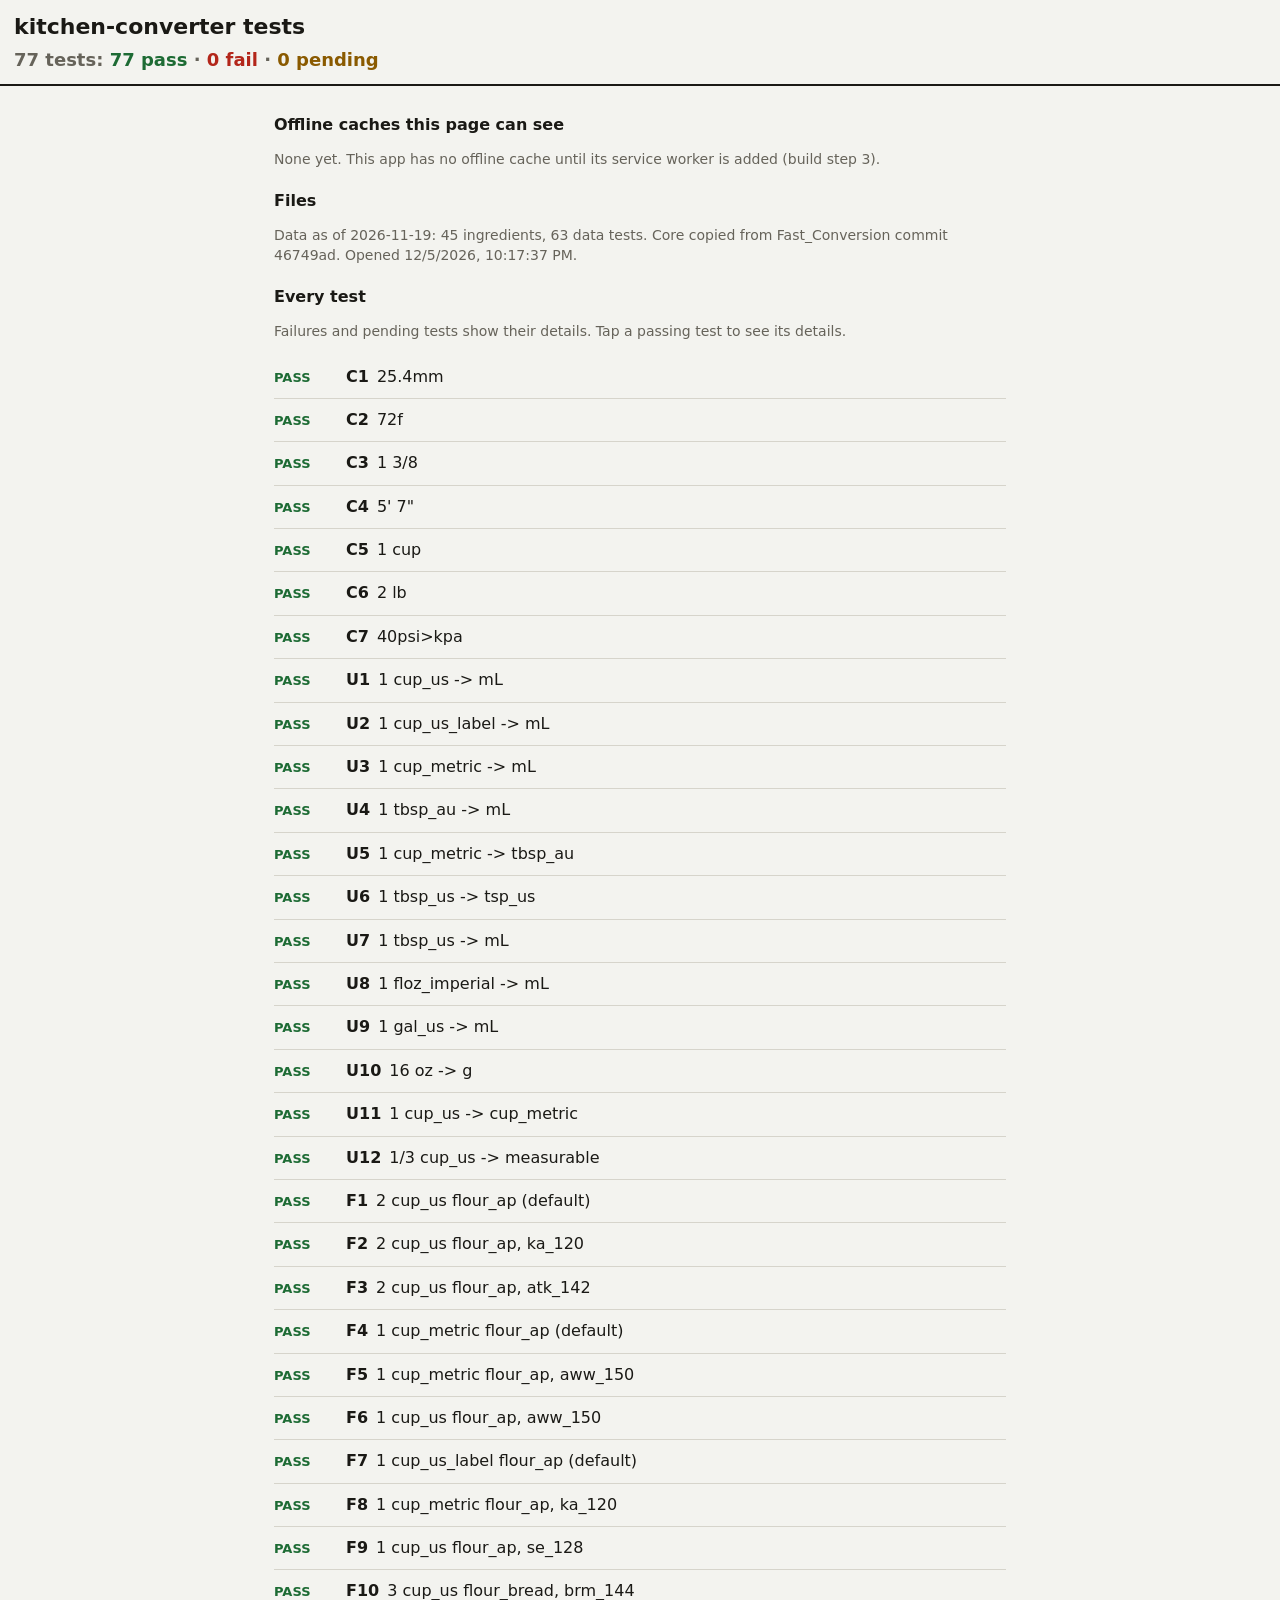
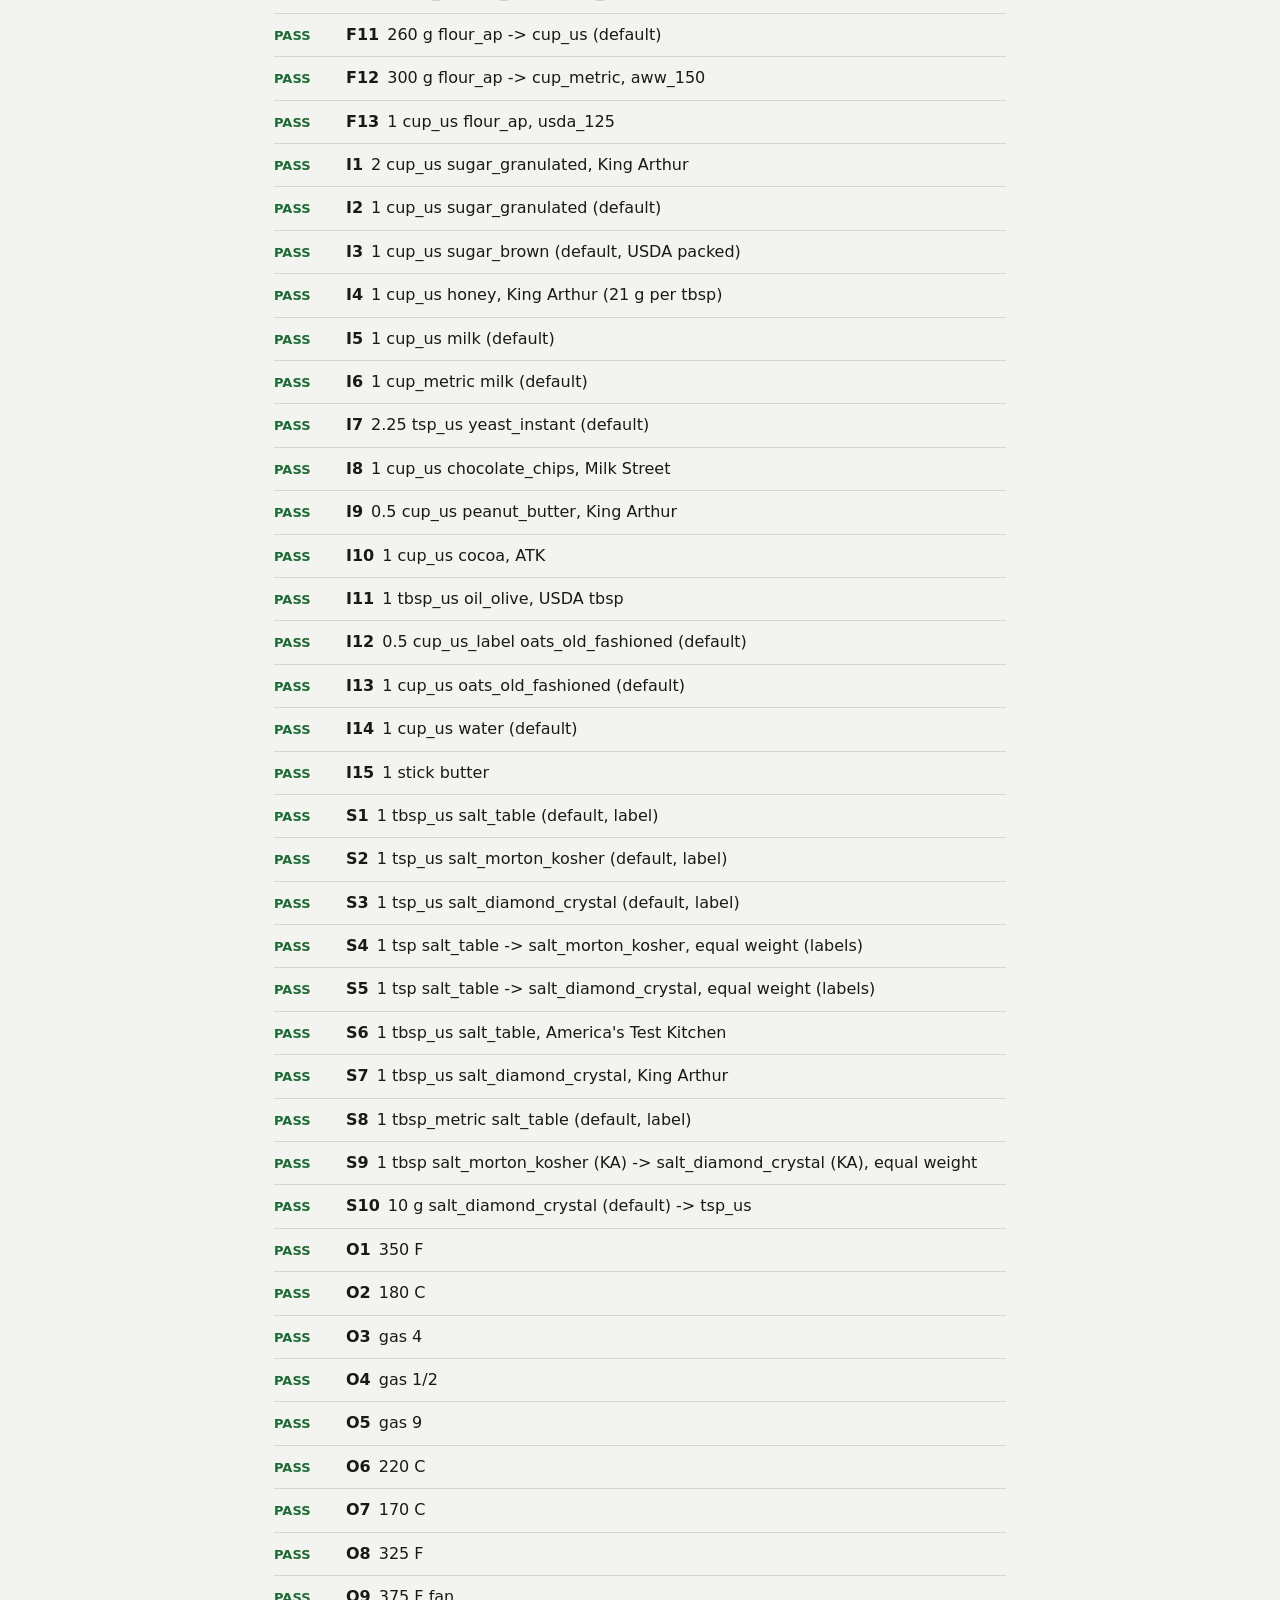
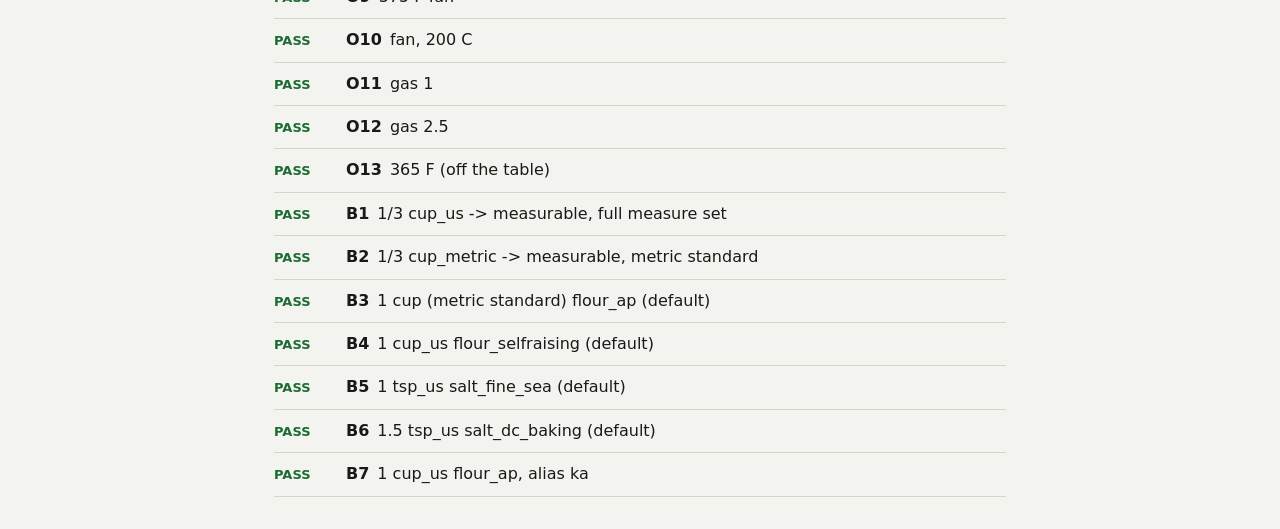
==== tests.html @ 109579ea "Add files via upload" ====
<!DOCTYPE html>
<html lang="en">
<head>
<meta charset="utf-8">
<meta name="viewport" content="width=device-width, initial-scale=1, viewport-fit=cover">
<title>kitchen-converter tests</title>
<style>
  :root { --paper: #f3f3ef; --ink: #1a1915; --mute: #66635a; --rule: #d6d4cb; --pass: #1d6b34; --fail: #b3261a; --pend: #8a5a00; }
  @media (prefers-color-scheme: dark) { :root { --paper: #181714; --ink: #ece9df; --mute: #a39e90; --rule: #37352e; --pass: #6fd08c; --fail: #ff7a66; --pend: #f2c92e; } }
  * { box-sizing: border-box; }
  body { margin: 0; padding: env(safe-area-inset-top) 0 env(safe-area-inset-bottom); background: var(--paper); color: var(--ink);
    font: 16px/1.4 -apple-system, system-ui, "Segoe UI", Roboto, sans-serif; }
  header { position: sticky; top: 0; z-index: 1; padding: 12px 14px; background: var(--paper); border-bottom: 2px solid var(--ink); }
  h1 { margin: 0; font-size: 22px; }
  #sum { margin: 4px 0 0; font-size: 18px; font-weight: 600; }
  .pass { color: var(--pass); } .fail { color: var(--fail); } .pend { color: var(--pend); }
  main { padding: 8px 14px 32px; max-width: 760px; margin: 0 auto; }
  h2 { margin: 20px 0 6px; font-size: 16px; }
  p, li { color: var(--mute); font-size: 14px; }
  ul { padding-left: 20px; margin: 4px 0; }
  .t { padding: 10px 0; border-bottom: 1px solid var(--rule); }
  .t .top { display: flex; gap: 8px; align-items: baseline; }
  .t .st { flex: none; width: 64px; font-weight: 700; font-size: 13px; }
  .t .id { flex: none; font-weight: 600; }
  .t .in { font-weight: 500; }
  .t dl { display: grid; grid-template-columns: 64px minmax(0, 1fr); gap: 2px 8px; margin: 6px 0 0; font-size: 14px; }
  .t dt { color: var(--mute); }
  .t dd { margin: 0; overflow-wrap: anywhere; }
  code { font: 13px/1.35 ui-monospace, "SF Mono", Menlo, Consolas, monospace; }
  .t.ok dl { display: none; }
  .t.ok.open dl { display: grid; }
  .t.ok { cursor: pointer; }
  #err { color: var(--fail); font-weight: 600; }
</style>
</head>
<body>
<header>
  <h1>kitchen-converter tests</h1>
  <p id="sum">Running…</p>
</header>
<main>
  <p id="err"></p>
  <section id="pendingBox" hidden><h2>Pending</h2><ul id="pending"></ul></section>
  <h2>Offline caches this page can see</h2>
  <p id="caches">Checking…</p>
  <h2>Files</h2>
  <p id="about"></p>
  <h2>Every test</h2>
  <p>Failures and pending tests show their details. Tap a passing test to see its details.</p>
  <div id="list"></div>
</main>

<script src="core.js"></script>
<script src="oven.js"></script>
<script src="kitchen.js"></script>
<script src="tests.js"></script>
<script>
(function () {
  var $ = function (id) { return document.getElementById(id); };
  var esc = function (s) { return String(s).replace(/[&<>"]/g, function (c) { return { '&': '&amp;', '<': '&lt;', '>': '&gt;', '"': '&quot;' }[c]; }); };

  // T08 phone test 4: if a cache named convert-… shows here, the two apps share caches.
  if ('caches' in window) {
    caches.keys().then(function (k) {
      $('caches').textContent = k.length ? k.join(', ') : 'None yet. This app has no offline cache until its service worker is added (build step 3).';
    }, function (e) { $('caches').textContent = 'Could not read caches: ' + e.message; });
  } else {
    $('caches').textContent = 'This browser does not offer caches here (it needs an https address).';
  }

  fetch('conversion-data.json', { cache: 'no-store' }).then(function (r) {
    if (!r.ok) throw new Error('conversion-data.json: HTTP ' + r.status);
    return r.json();
  }).then(function (data) {
    var env = { UC: UC, Oven: Oven, K: Kitchen.create(data) };
    var results = KCTests.run(env), n = KCTests.count(results);
    $('sum').innerHTML = results.length + ' tests: <span class="pass">' + n.PASS + ' pass</span> · <span class="fail">' + n.FAIL +
      ' fail</span> · <span class="pend">' + n.PENDING + ' pending</span>';
    $('about').textContent = 'Data as of ' + data.as_of + ': ' + data.ingredients.length + ' ingredients, ' +
      data.known_answer_tests.length + ' data tests. Core copied from Fast_Conversion commit 46749ad. Opened ' + new Date().toLocaleString() + '.';

    var pend = results.filter(function (r) { return r.status === 'PENDING'; });
    if (pend.length) {
      $('pendingBox').hidden = false;
      $('pending').innerHTML = pend.map(function (r) { return '<li><b>' + esc(r.id) + '</b> ' + esc(r.input) + ': ' + esc(r.reason) + '</li>'; }).join('');
    }

    var order = { FAIL: 0, PENDING: 1, PASS: 2 };
    results.sort(function (a, b) { return order[a.status] - order[b.status]; });
    $('list').innerHTML = results.map(function (r) {
      var cls = r.status === 'PASS' ? 'pass' : r.status === 'FAIL' ? 'fail' : 'pend';
      return '<div class="t' + (r.status === 'PASS' ? ' ok' : '') + '">' +
        '<div class="top"><span class="st ' + cls + '">' + r.status + '</span><span class="id">' + esc(r.id) + '</span><span class="in">' + esc(r.input) + '</span></div>' +
        '<dl><dt>Expected</dt><dd>' + esc(r.expect) + '</dd><dt>Got</dt><dd>' + esc(r.got || '') + '</dd>' +
        '<dt>Call</dt><dd><code>' + esc(r.call) + '</code></dd><dt>Source</dt><dd>' + esc(r.source) + '</dd>' +
        (r.note ? '<dt>Note</dt><dd>' + esc(r.note) + '</dd>' : '') +
        (r.reason ? '<dt>Waits on</dt><dd>' + esc(r.reason) + '</dd>' : '') + '</dl></div>';
    }).join('');
    $('list').addEventListener('click', function (e) { var t = e.target.closest('.t.ok'); if (t) t.classList.toggle('open'); });
  }).catch(function (e) {
    $('sum').textContent = 'Tests did not run';
    $('err').textContent = e.message + '. Open this page from its web address (GitHub Pages), not as a file.';
  });
})();
</script>
</body>
</html>
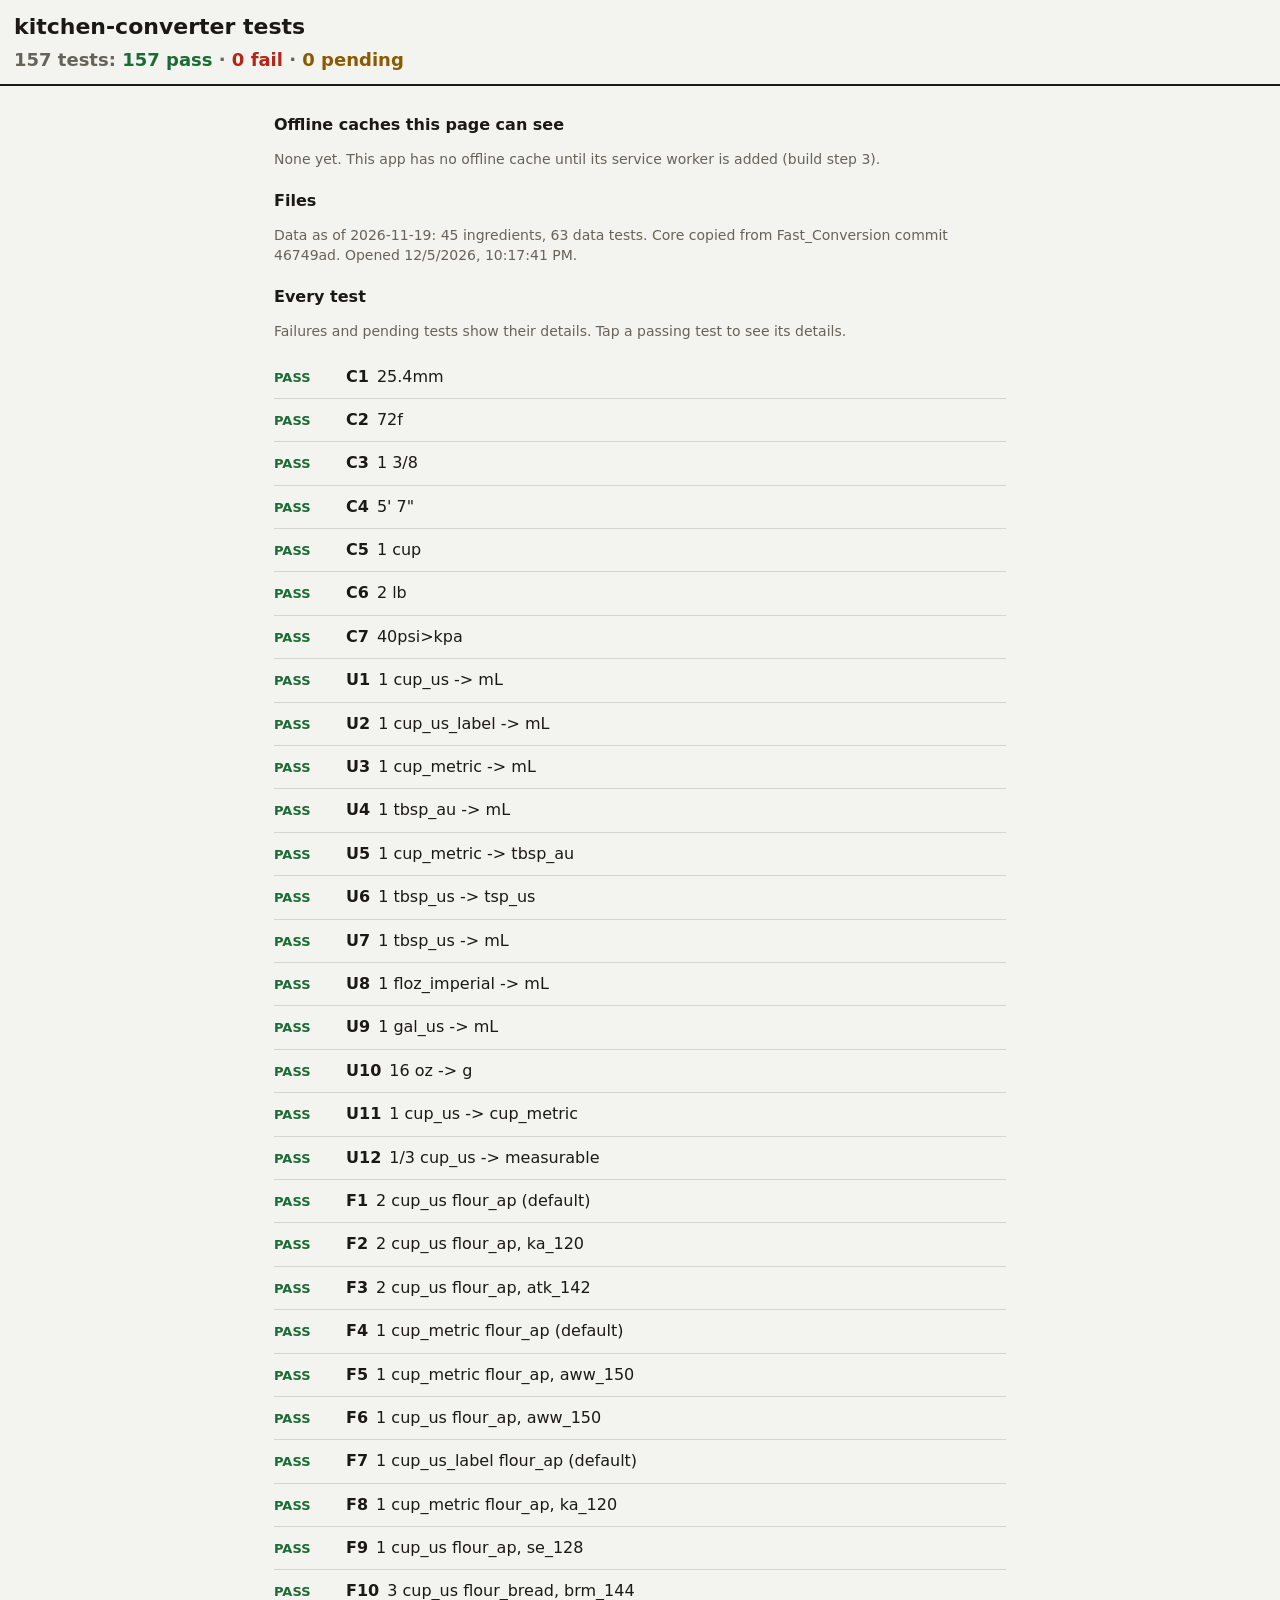
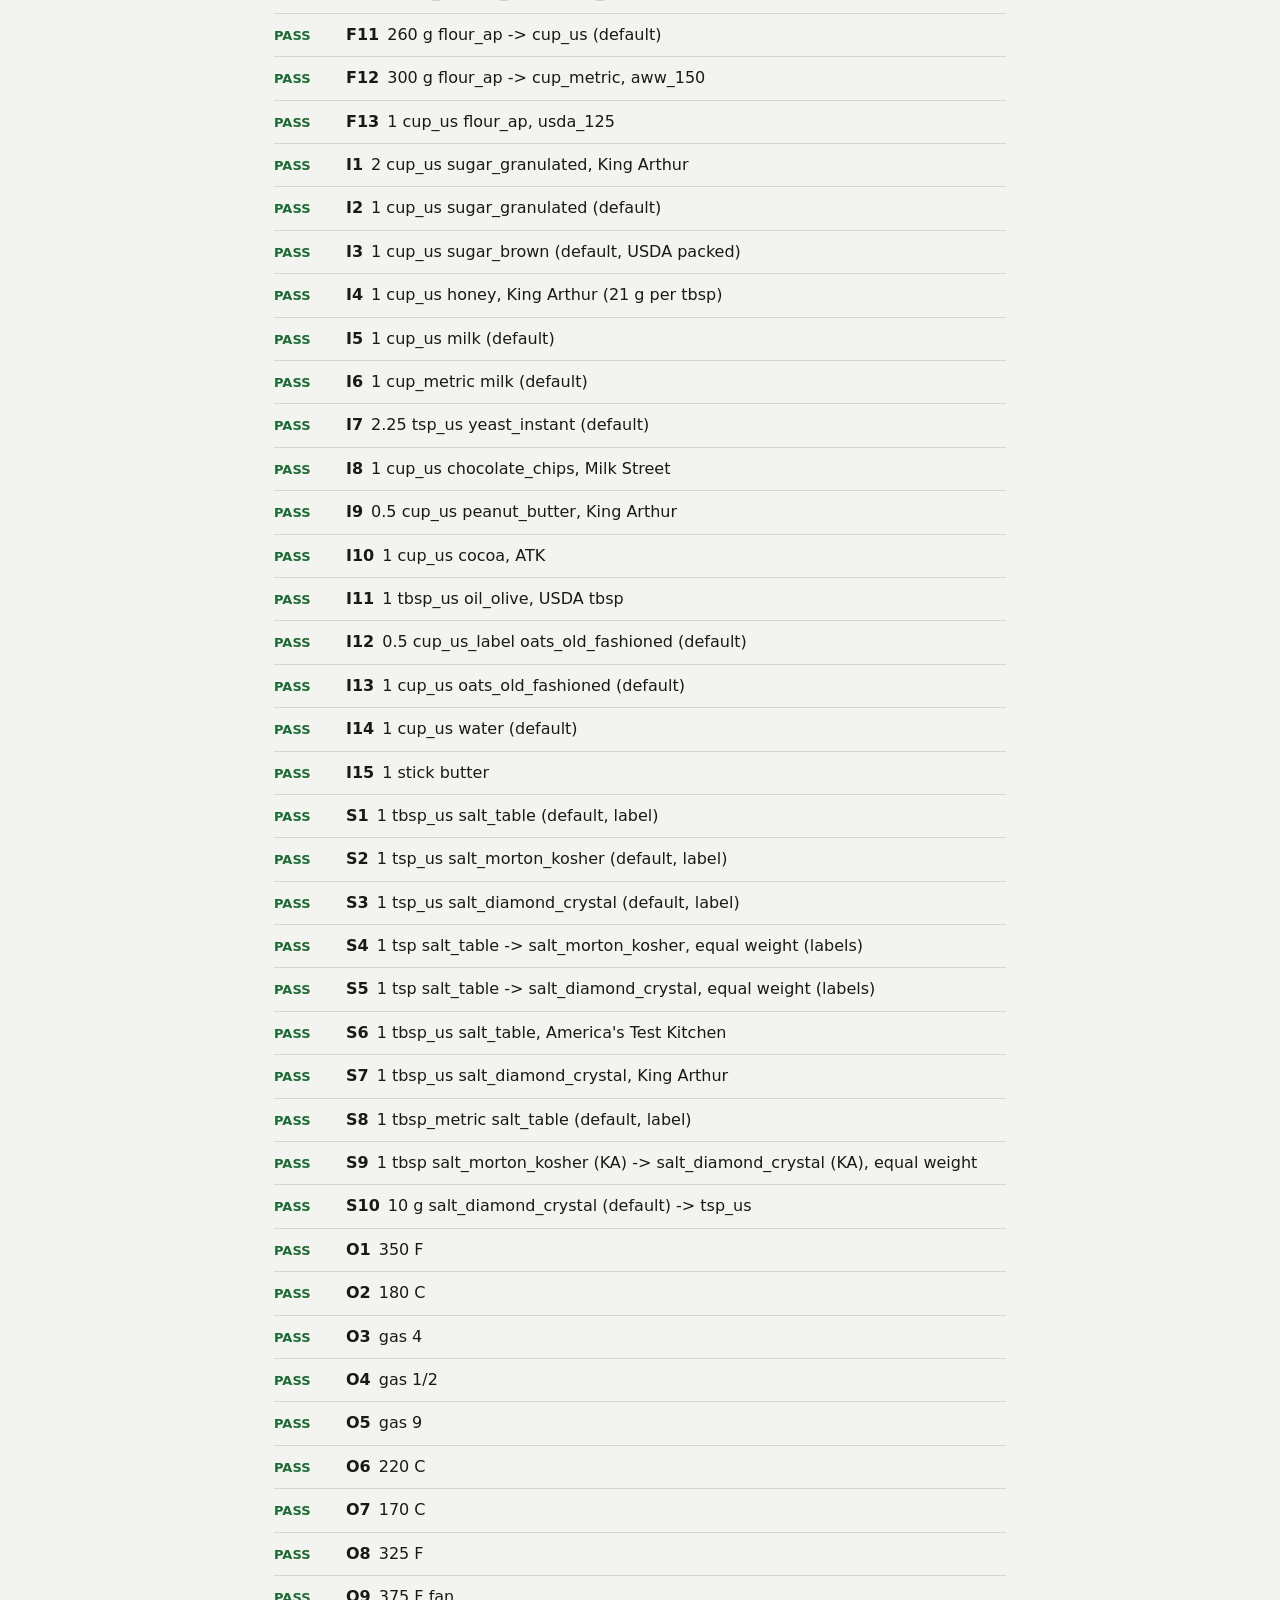
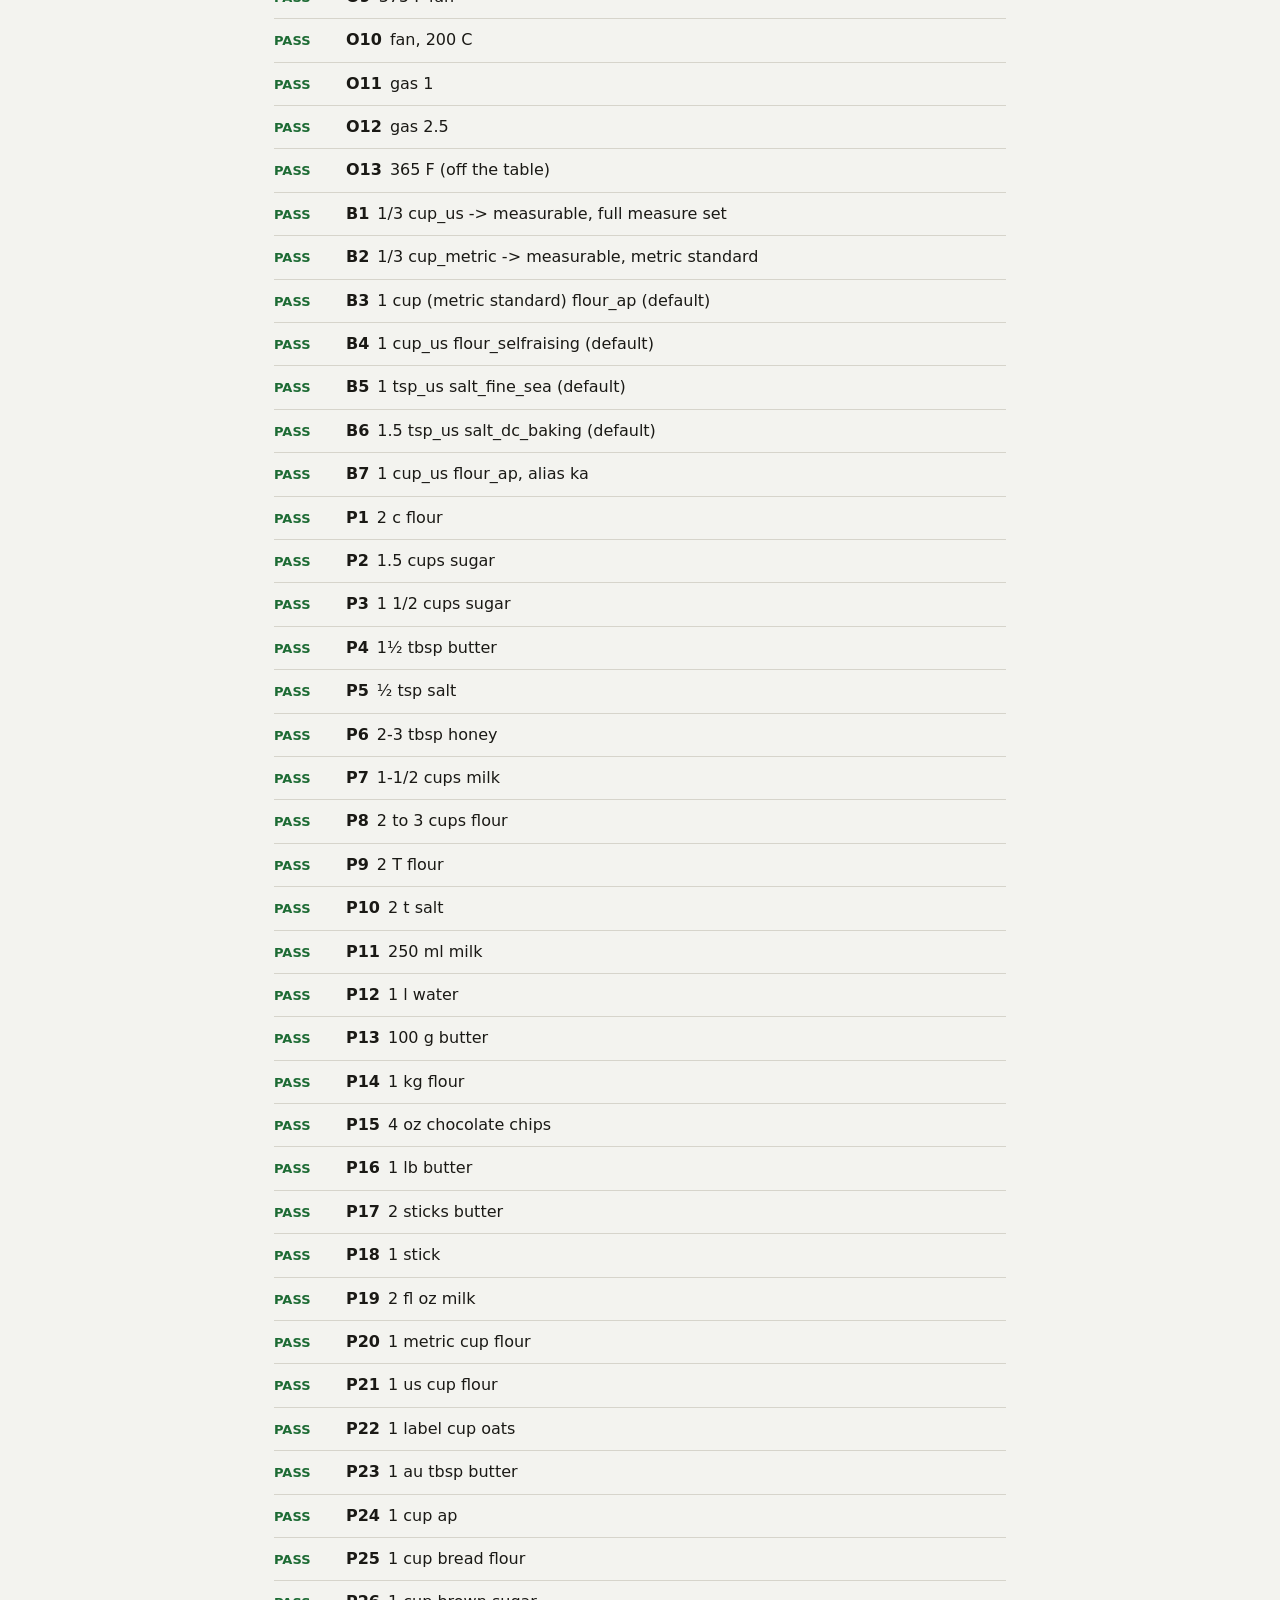
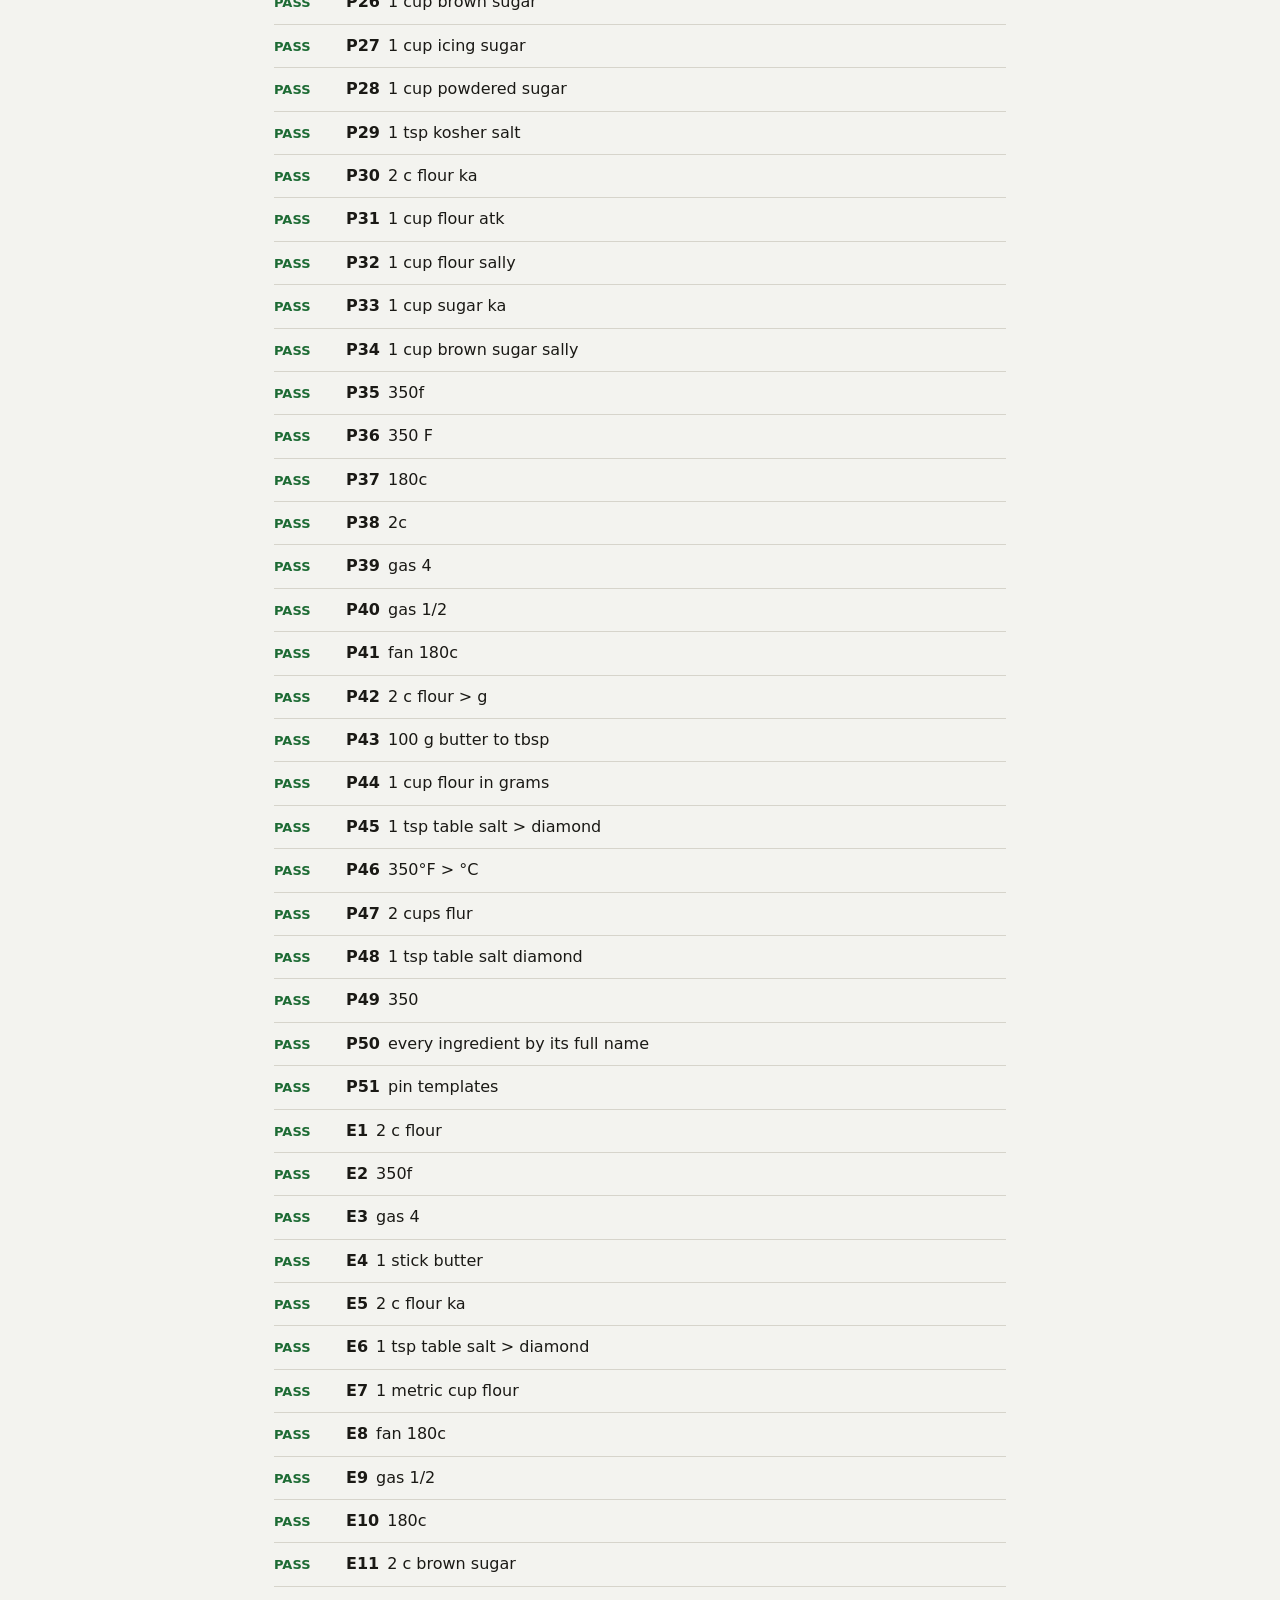
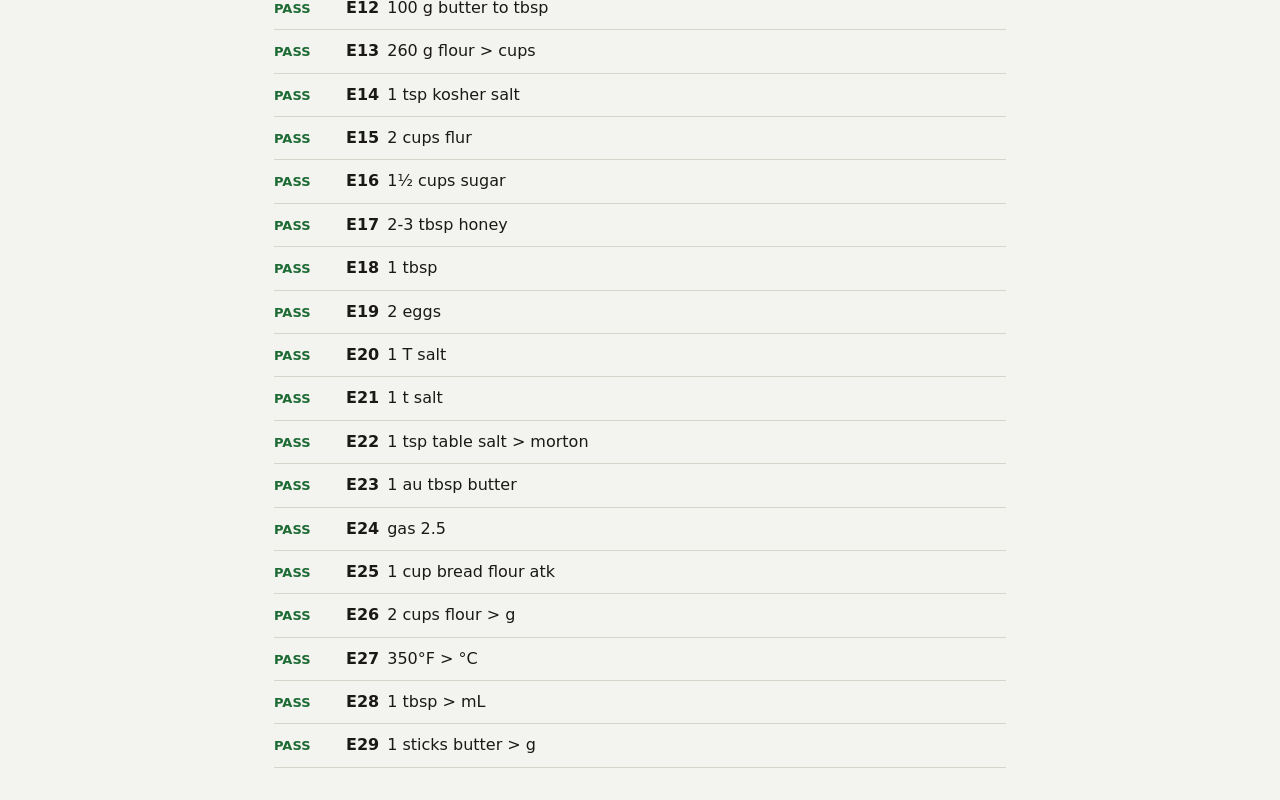
==== commit 8b4afa73: "B02: parser words and first screen with pinned rows - parse.js: reads quantities (2, 1.5, 1 1/2, 1½," ====
--- a/tests.html
+++ b/tests.html
@@ -4,6 +4,7 @@
 <meta charset="utf-8">
 <meta name="viewport" content="width=device-width, initial-scale=1, viewport-fit=cover">
 <title>kitchen-converter tests</title>
+<link rel="icon" href="data:,">
 <style>
   :root { --paper: #f3f3ef; --ink: #1a1915; --mute: #66635a; --rule: #d6d4cb; --pass: #1d6b34; --fail: #b3261a; --pend: #8a5a00; }
   @media (prefers-color-scheme: dark) { :root { --paper: #181714; --ink: #ece9df; --mute: #a39e90; --rule: #37352e; --pass: #6fd08c; --fail: #ff7a66; --pend: #f2c92e; } }
@@ -53,6 +54,8 @@
 <script src="core.js"></script>
 <script src="oven.js"></script>
 <script src="kitchen.js"></script>
+<script src="parse.js"></script>
+<script src="answer.js"></script>
 <script src="tests.js"></script>
 <script>
 (function () {
@@ -73,6 +76,7 @@
     return r.json();
   }).then(function (data) {
     var env = { UC: UC, Oven: Oven, K: Kitchen.create(data) };
+    env.P = KParse.create(env.K); env.A = KAnswer.create(env.K, Oven, env.P);
     var results = KCTests.run(env), n = KCTests.count(results);
     $('sum').innerHTML = results.length + ' tests: <span class="pass">' + n.PASS + ' pass</span> · <span class="fail">' + n.FAIL +
       ' fail</span> · <span class="pend">' + n.PENDING + ' pending</span>';
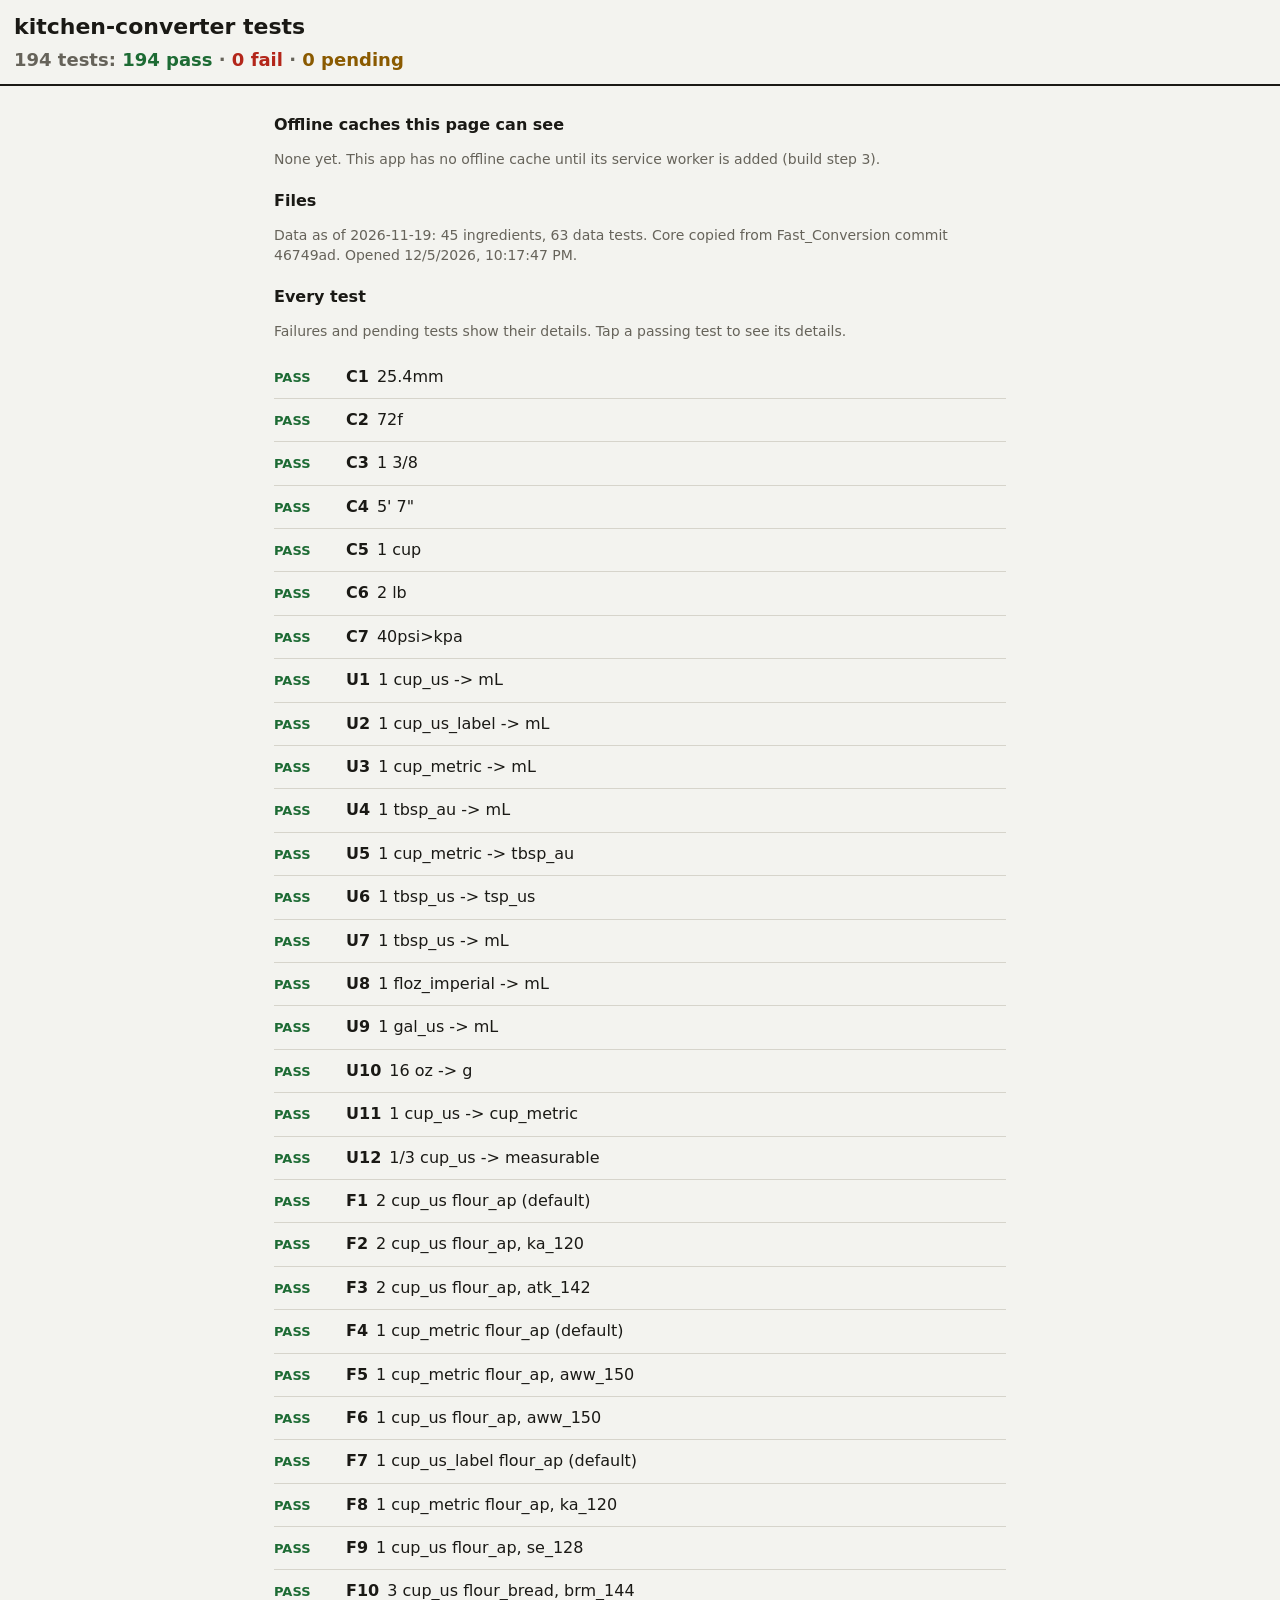
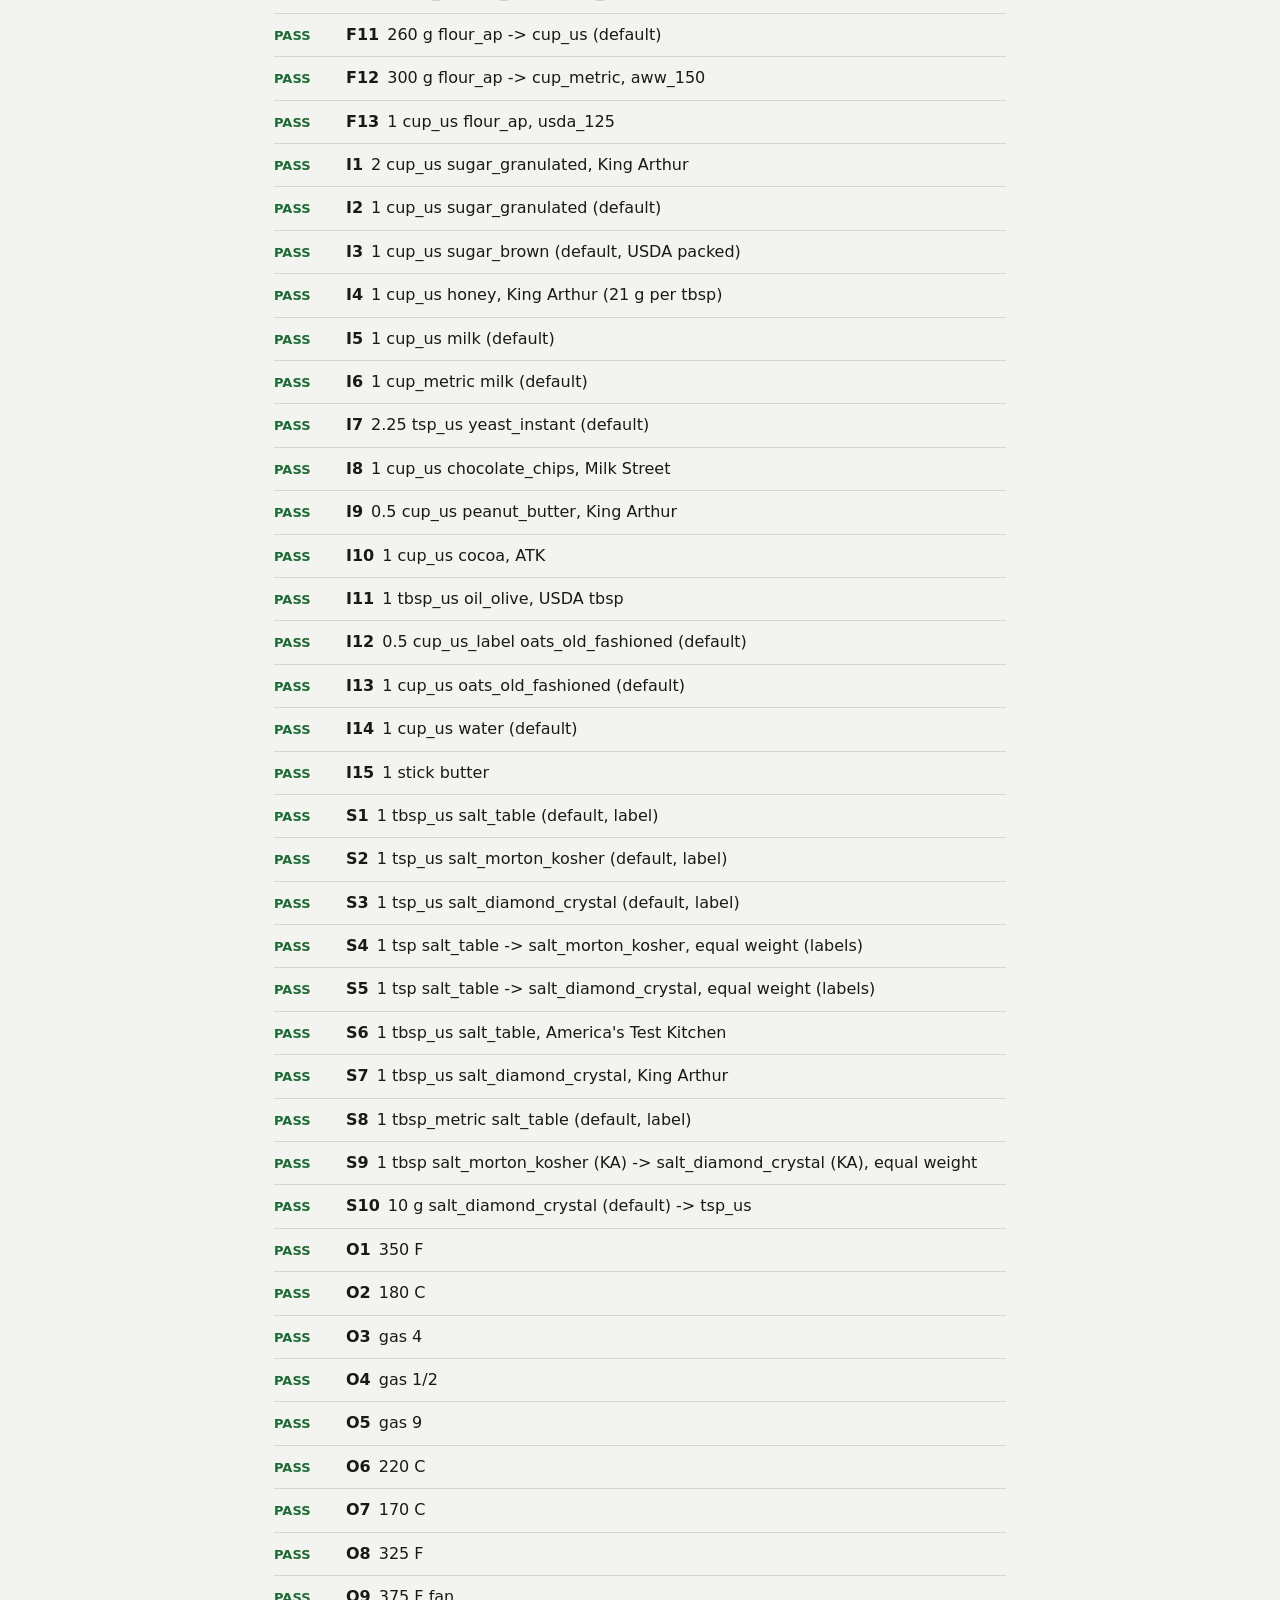
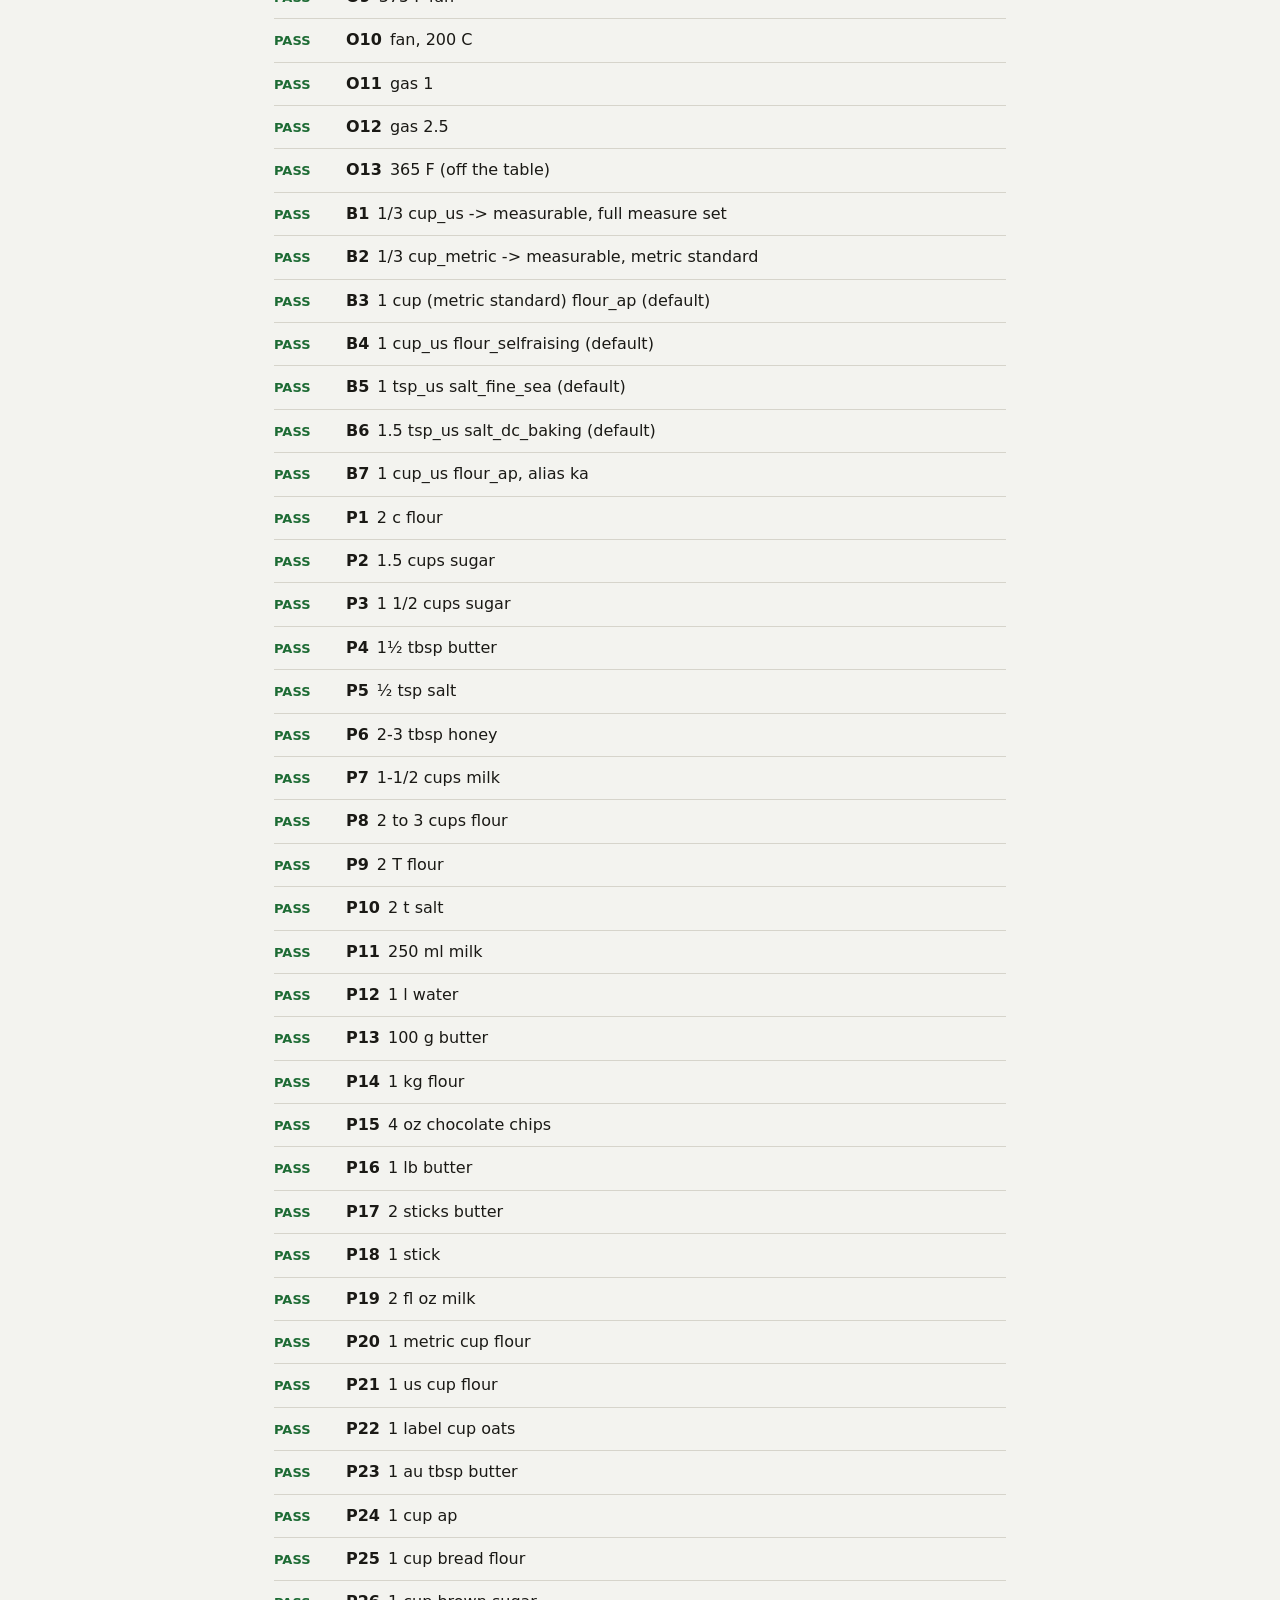
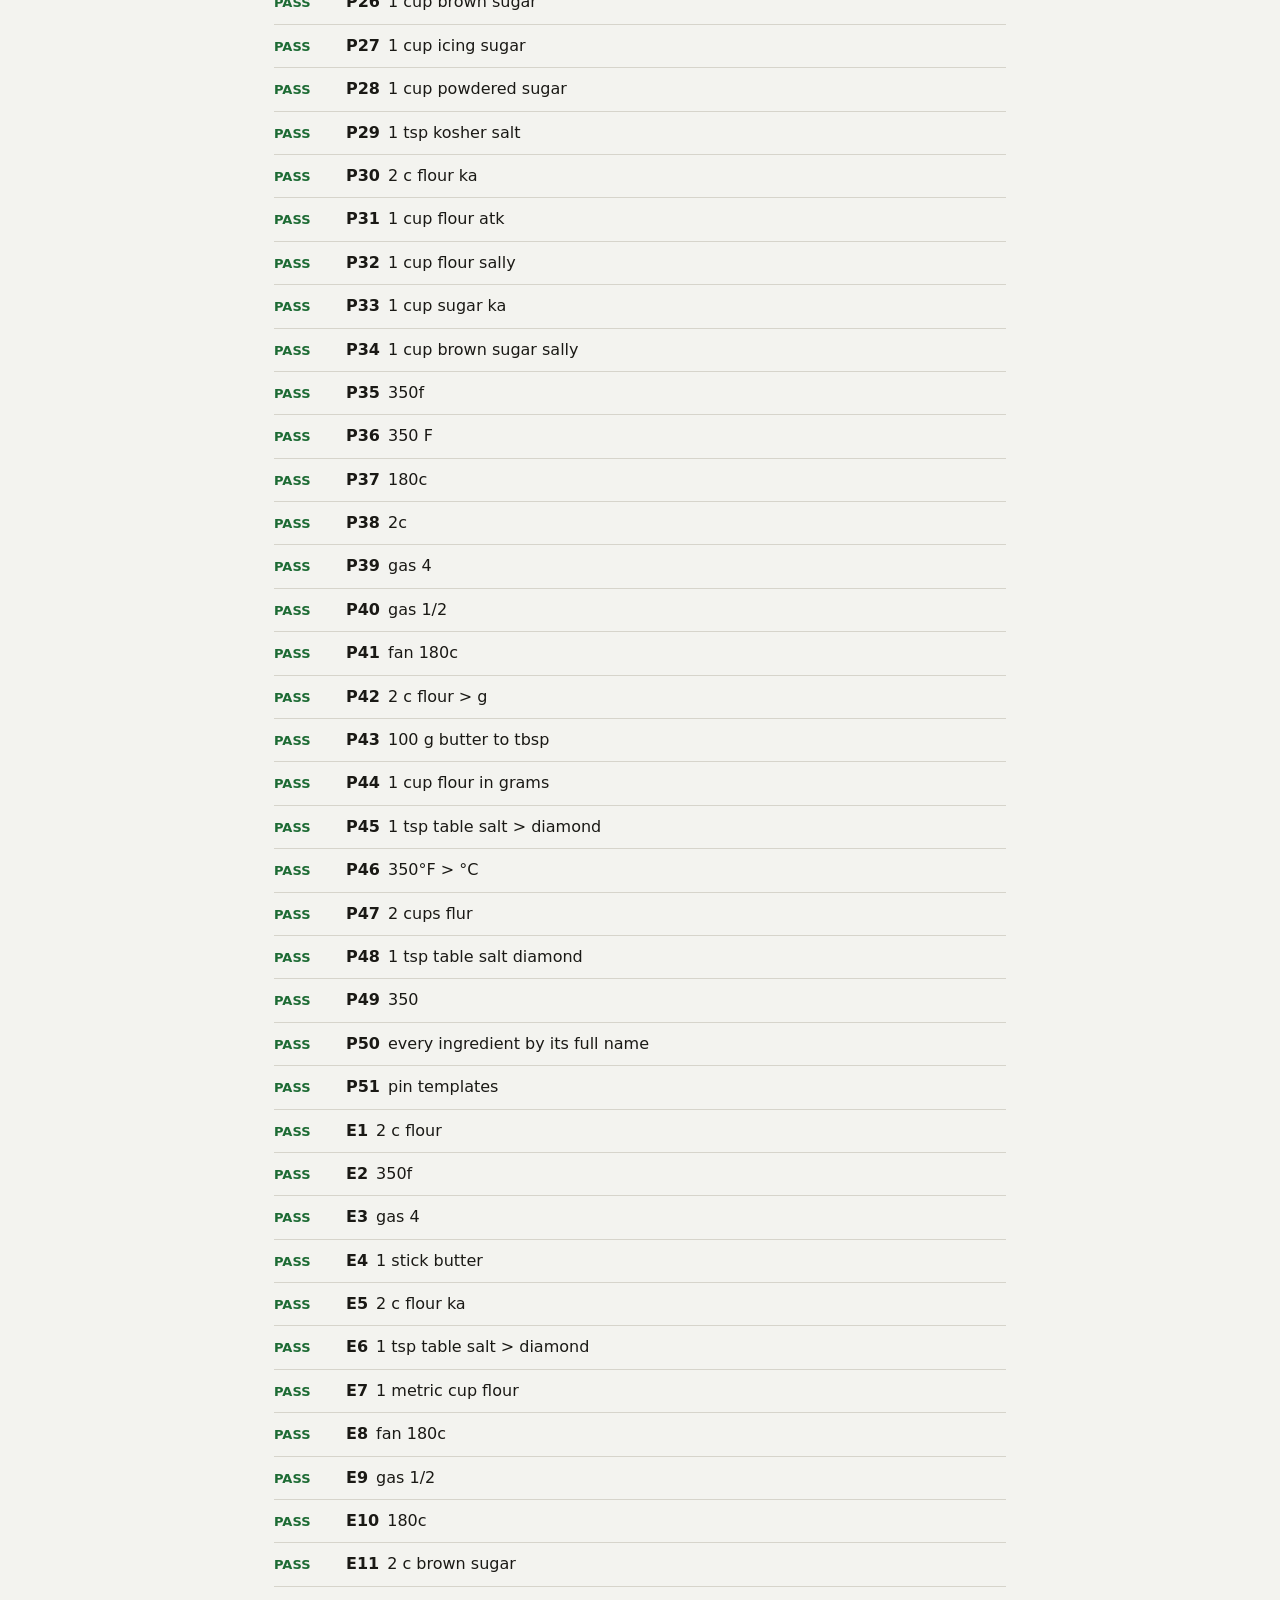
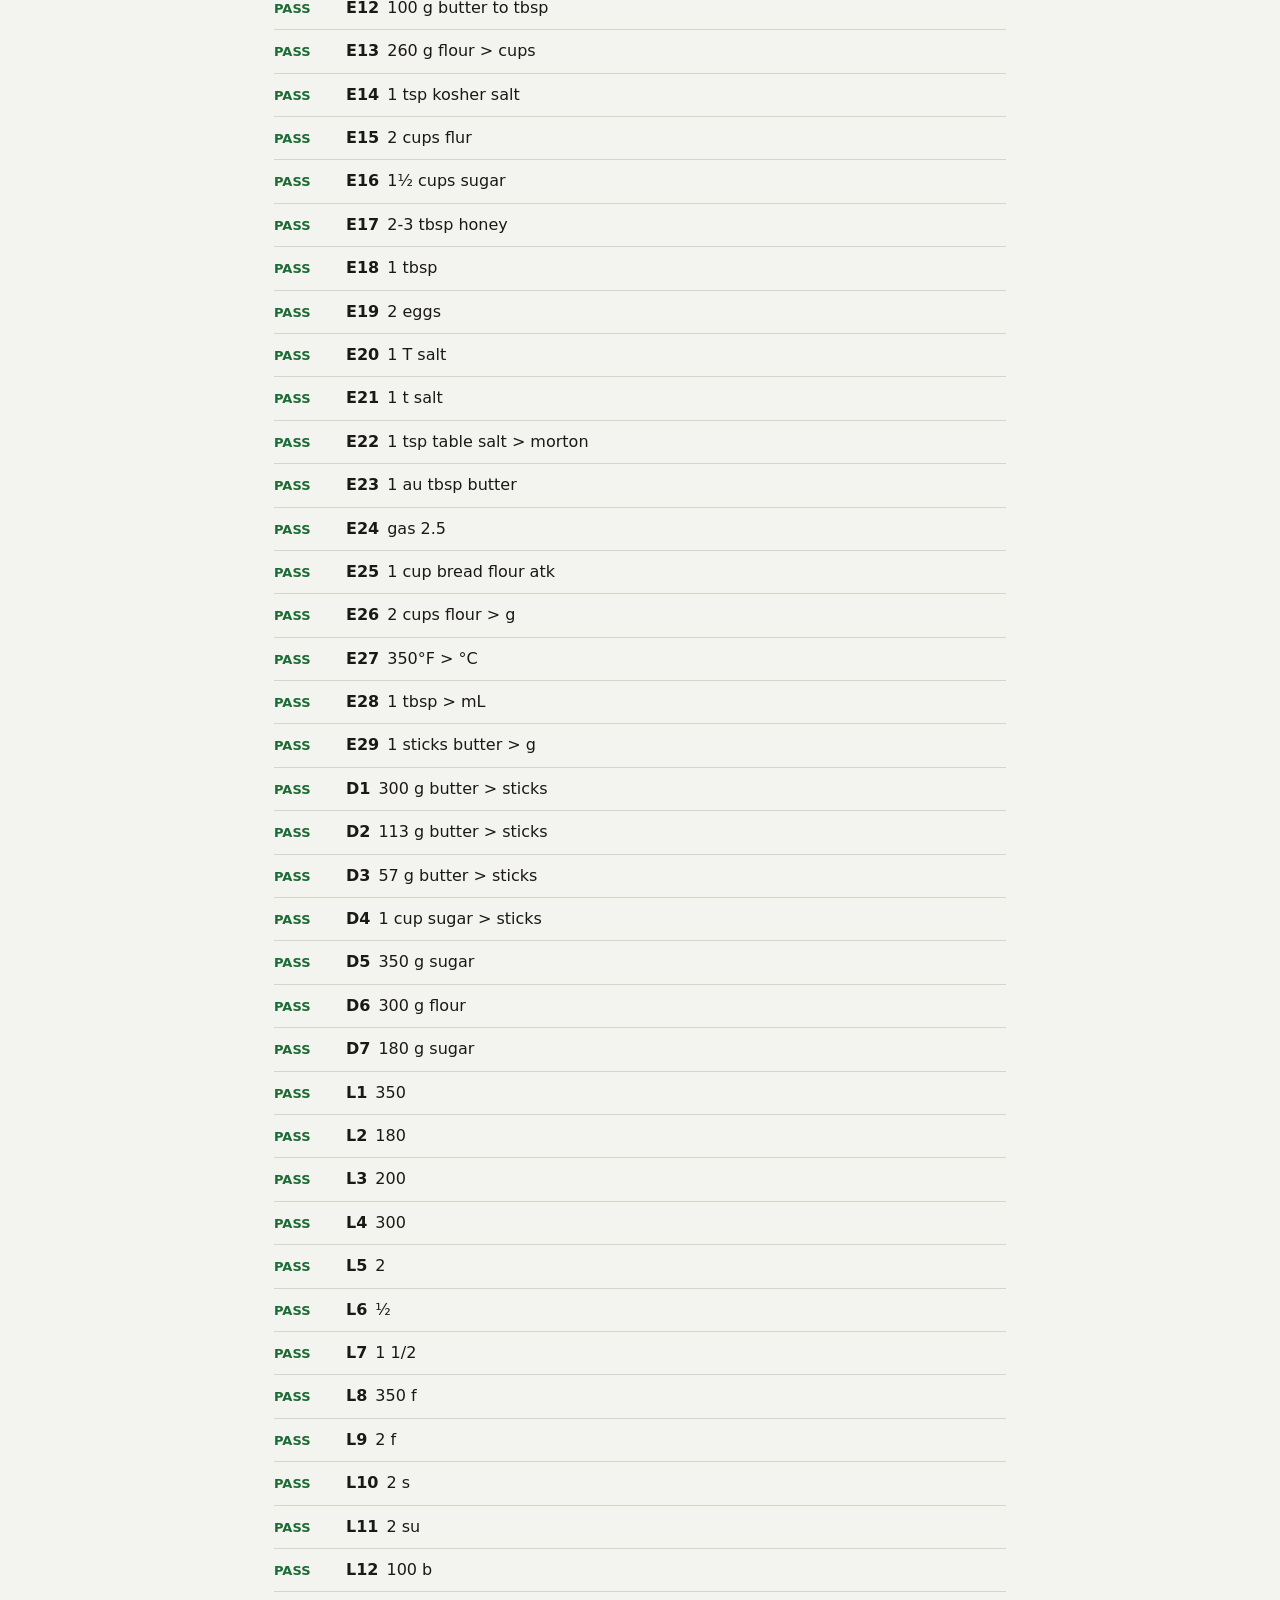
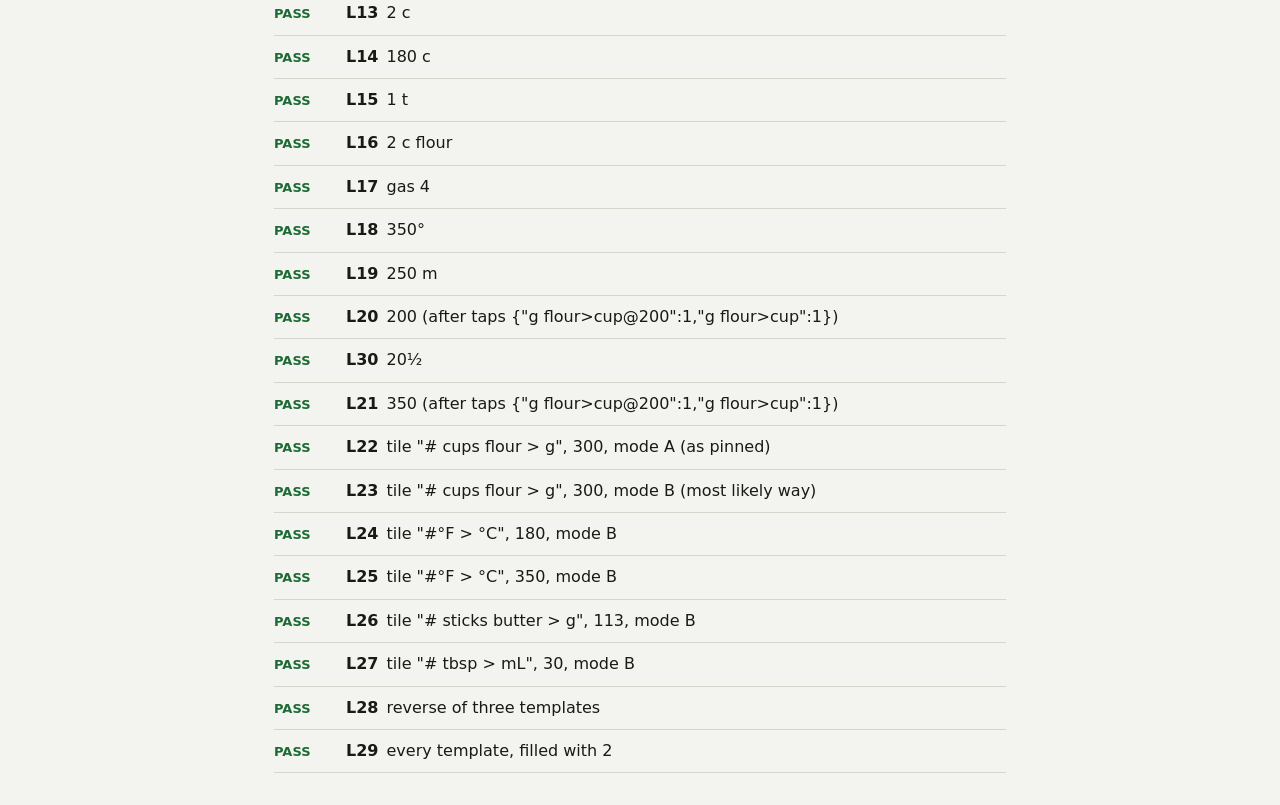
==== commit 823489b1: "One-field trial screen (one.html) and likely-meaning ranking - likely.js: ranks what a typed number " ====
--- a/tests.html
+++ b/tests.html
@@ -56,6 +56,7 @@
 <script src="kitchen.js"></script>
 <script src="parse.js"></script>
 <script src="answer.js"></script>
+<script src="likely.js"></script>
 <script src="tests.js"></script>
 <script>
 (function () {
@@ -76,7 +77,7 @@
     return r.json();
   }).then(function (data) {
     var env = { UC: UC, Oven: Oven, K: Kitchen.create(data) };
-    env.P = KParse.create(env.K); env.A = KAnswer.create(env.K, Oven, env.P);
+    env.P = KParse.create(env.K); env.A = KAnswer.create(env.K, Oven, env.P); env.L = KLikely.create(env.K, env.P, env.A);
     var results = KCTests.run(env), n = KCTests.count(results);
     $('sum').innerHTML = results.length + ' tests: <span class="pass">' + n.PASS + ' pass</span> · <span class="fail">' + n.FAIL +
       ' fail</span> · <span class="pend">' + n.PENDING + ' pending</span>';
